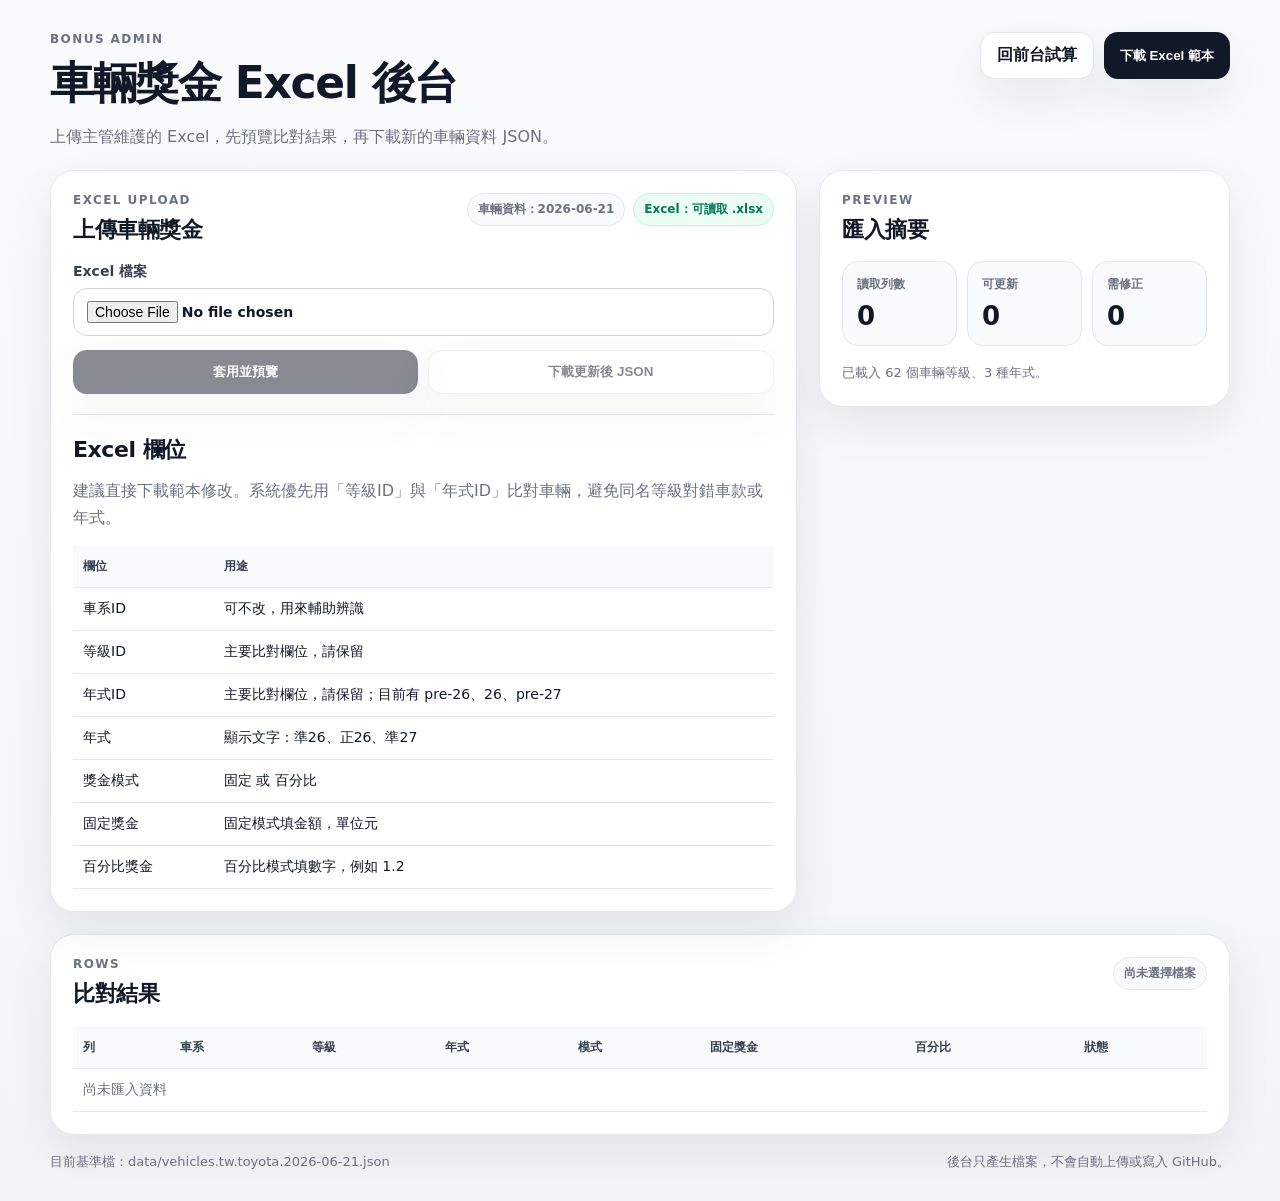
==== admin.html @ 70b6d260 "Initial Toyota bonus calculator site" ====
<!doctype html>
<html lang="zh-Hant-TW">
<head>
  <meta charset="utf-8" />
  <meta name="viewport" content="width=device-width, initial-scale=1" />
  <meta name="theme-color" content="#111827" />
  <title>Toyota 車輛獎金 Excel 後台</title>
  <link rel="stylesheet" href="assets/styles.css" />
</head>
<body>
  <header class="app-header">
    <div>
      <p class="eyebrow">Bonus Admin</p>
      <h1>車輛獎金 Excel 後台</h1>
      <p class="subhead">上傳主管維護的 Excel，先預覽比對結果，再下載新的車輛資料 JSON。</p>
    </div>
    <div class="header-actions">
      <a class="btn secondary" href="index.html">回前台試算</a>
      <button id="downloadTemplateBtn" class="btn" type="button">下載 Excel 範本</button>
    </div>
  </header>

  <main class="layout admin-layout">
    <section class="panel form-panel" aria-labelledby="uploadTitle">
      <div class="panel-title-row">
        <div>
          <p class="eyebrow">Excel Upload</p>
          <h2 id="uploadTitle">上傳車輛獎金</h2>
        </div>
        <div class="pill-stack">
          <span id="catalogVersion" class="pill">載入車輛資料中…</span>
          <span id="excelParserStatus" class="pill">Excel 解析工具載入中…</span>
        </div>
      </div>

      <div id="adminAlert" class="alert hidden"></div>

      <div class="upload-box">
        <label>
          Excel 檔案
          <input id="bonusFile" type="file" accept=".xlsx,.xls,.csv" />
        </label>
        <div class="button-row">
          <button id="applyUploadBtn" class="btn" type="button" disabled>套用並預覽</button>
          <button id="downloadJsonBtn" class="btn secondary" type="button" disabled>下載更新後 JSON</button>
        </div>
      </div>

      <hr />

      <div class="format-notes">
        <h2>Excel 欄位</h2>
        <p>建議直接下載範本修改。系統優先用「等級ID」與「年式ID」比對車輛，避免同名等級對錯車款或年式。</p>
        <div class="table-wrap compact">
          <table class="admin-table">
            <thead>
              <tr>
                <th>欄位</th>
                <th>用途</th>
              </tr>
            </thead>
            <tbody>
              <tr><td>車系ID</td><td>可不改，用來輔助辨識</td></tr>
              <tr><td>等級ID</td><td>主要比對欄位，請保留</td></tr>
              <tr><td>年式ID</td><td>主要比對欄位，請保留；目前有 pre-26、26、pre-27</td></tr>
              <tr><td>年式</td><td>顯示文字：準26、正26、準27</td></tr>
              <tr><td>獎金模式</td><td>固定 或 百分比</td></tr>
              <tr><td>固定獎金</td><td>固定模式填金額，單位元</td></tr>
              <tr><td>百分比獎金</td><td>百分比模式填數字，例如 1.2</td></tr>
            </tbody>
          </table>
        </div>
      </div>
    </section>

    <aside class="panel result-panel" aria-labelledby="summaryTitle">
      <p class="eyebrow">Preview</p>
      <h2 id="summaryTitle">匯入摘要</h2>
      <div class="summary-grid">
        <div class="stat-card">
          <span>讀取列數</span>
          <strong id="totalRows">0</strong>
        </div>
        <div class="stat-card">
          <span>可更新</span>
          <strong id="okRows">0</strong>
        </div>
        <div class="stat-card">
          <span>需修正</span>
          <strong id="errorRows">0</strong>
        </div>
      </div>
      <p id="adminStatus" class="disclaimer">請先下載範本，填好車輛獎金後上傳。</p>
    </aside>
  </main>

  <section class="panel full-panel" aria-labelledby="previewTitle">
    <div class="panel-title-row">
      <div>
        <p class="eyebrow">Rows</p>
        <h2 id="previewTitle">比對結果</h2>
      </div>
      <span id="fileName" class="pill">尚未選擇檔案</span>
    </div>
    <div class="table-wrap">
      <table class="admin-table">
        <thead>
          <tr>
            <th>列</th>
            <th>車系</th>
            <th>等級</th>
            <th>年式</th>
            <th>模式</th>
            <th>固定獎金</th>
            <th>百分比</th>
            <th>狀態</th>
          </tr>
        </thead>
        <tbody id="previewRows">
          <tr>
            <td colspan="8" class="empty-cell">尚未匯入資料</td>
          </tr>
        </tbody>
      </table>
    </div>
  </section>

  <footer class="app-footer">
    <span id="adminDataStamp">車輛資料載入中…</span>
    <span>後台只產生檔案，不會自動上傳或寫入 GitHub。</span>
  </footer>

  <script src="assets/vendor/xlsx.full.min.js" defer></script>
  <script src="assets/admin.js" defer></script>
</body>
</html>
---- assets/styles.css ----
:root {
  --bg: #f3f4f6;
  --panel: #ffffff;
  --text: #111827;
  --muted: #6b7280;
  --line: #e5e7eb;
  --accent: #111827;
  --accent-2: #374151;
  --danger-bg: #fef2f2;
  --danger-text: #991b1b;
  --success-bg: #ecfdf5;
  --shadow: 0 18px 45px rgba(15, 23, 42, 0.08);
  font-family: system-ui, -apple-system, BlinkMacSystemFont, "Segoe UI", sans-serif;
}

* {
  box-sizing: border-box;
}

body {
  margin: 0;
  background: linear-gradient(180deg, #f9fafb 0%, var(--bg) 100%);
  color: var(--text);
}

.app-header,
.app-footer,
.layout {
  width: min(1180px, calc(100% - 32px));
  margin-inline: auto;
}

.app-header {
  display: flex;
  justify-content: space-between;
  gap: 24px;
  align-items: flex-start;
  padding: 32px 0 20px;
}

h1,
h2,
p {
  margin: 0;
}

h1 {
  font-size: clamp(28px, 4vw, 44px);
  letter-spacing: -0.03em;
}

h2 {
  font-size: 22px;
  letter-spacing: -0.02em;
}

.eyebrow {
  color: var(--muted);
  font-size: 12px;
  font-weight: 800;
  letter-spacing: 0.12em;
  text-transform: uppercase;
  margin-bottom: 8px;
}

.subhead {
  color: var(--muted);
  margin-top: 10px;
  line-height: 1.7;
}

.header-actions {
  display: flex;
  gap: 10px;
  flex-wrap: wrap;
  justify-content: flex-end;
}

.btn {
  appearance: none;
  border: 0;
  border-radius: 14px;
  padding: 12px 16px;
  background: var(--accent);
  color: #fff;
  font-weight: 800;
  cursor: pointer;
  box-shadow: var(--shadow);
  display: inline-flex;
  align-items: center;
  justify-content: center;
  text-decoration: none;
}

.btn.secondary {
  background: #fff;
  color: var(--text);
  border: 1px solid var(--line);
}

.btn:disabled {
  cursor: not-allowed;
  opacity: 0.5;
}

.btn:active {
  transform: translateY(1px);
}

.layout {
  display: grid;
  grid-template-columns: minmax(0, 1.35fr) minmax(320px, 0.65fr);
  gap: 22px;
  align-items: start;
}

.panel {
  background: rgba(255, 255, 255, 0.96);
  border: 1px solid var(--line);
  border-radius: 24px;
  box-shadow: var(--shadow);
  padding: 22px;
}

.panel-title-row {
  display: flex;
  align-items: flex-start;
  justify-content: space-between;
  gap: 16px;
  margin-bottom: 18px;
}

.pill {
  display: inline-flex;
  align-items: center;
  border: 1px solid var(--line);
  background: #f9fafb;
  color: var(--muted);
  border-radius: 999px;
  padding: 7px 10px;
  font-size: 12px;
  font-weight: 700;
  white-space: nowrap;
}

.pill[data-type="ok"] {
  background: var(--success-bg);
  color: #047857;
  border-color: #bbf7d0;
}

.pill[data-type="error"] {
  background: var(--danger-bg);
  color: var(--danger-text);
  border-color: #fecaca;
}

.pill-stack {
  display: flex;
  gap: 8px;
  flex-wrap: wrap;
  justify-content: flex-end;
}

.grid {
  display: grid;
  gap: 14px;
  margin-bottom: 14px;
}

.grid.two {
  grid-template-columns: repeat(2, minmax(0, 1fr));
}

.grid.three {
  grid-template-columns: repeat(3, minmax(0, 1fr));
}

label {
  display: grid;
  gap: 7px;
  color: var(--accent-2);
  font-size: 14px;
  font-weight: 750;
}

input,
select,
textarea {
  width: 100%;
  border: 1px solid #d1d5db;
  border-radius: 14px;
  padding: 12px 13px;
  color: var(--text);
  background: #fff;
  font: inherit;
  outline: none;
}

input:focus,
select:focus,
textarea:focus {
  border-color: var(--accent);
  box-shadow: 0 0 0 4px rgba(17, 24, 39, 0.08);
}

hr {
  border: 0;
  border-top: 1px solid var(--line);
  margin: 20px 0;
}

.vehicle-card {
  border: 1px dashed #d1d5db;
  border-radius: 18px;
  background: #f9fafb;
  padding: 14px;
  margin-bottom: 14px;
  color: var(--muted);
  line-height: 1.7;
}

.vehicle-card strong {
  color: var(--text);
}

.addons {
  display: grid;
  grid-template-columns: repeat(2, minmax(0, 1fr));
  gap: 14px;
  margin: 14px 0;
}

.check-card {
  display: flex;
  align-items: center;
  gap: 12px;
  border: 1px solid var(--line);
  border-radius: 16px;
  padding: 14px;
  background: #fff;
  cursor: pointer;
}

.check-card input {
  width: 20px;
  height: 20px;
}

.check-card small {
  display: block;
  color: var(--muted);
  margin-top: 2px;
  font-weight: 650;
}

.result-panel {
  position: sticky;
  top: 18px;
}

.total-card {
  margin: 16px 0;
  border-radius: 22px;
  padding: 20px;
  background: var(--text);
  color: #fff;
  display: grid;
  gap: 8px;
}

.total-card span {
  color: #d1d5db;
  font-weight: 800;
}

.total-card strong {
  font-size: clamp(34px, 5vw, 48px);
  letter-spacing: -0.04em;
}

.breakdown {
  display: grid;
  gap: 10px;
}

.row {
  display: flex;
  justify-content: space-between;
  gap: 14px;
  align-items: flex-start;
  padding: 12px 0;
  border-bottom: 1px solid var(--line);
}

.row:last-child {
  border-bottom: 0;
}

.row .label {
  color: var(--accent-2);
  font-weight: 800;
}

.row .note {
  color: var(--muted);
  font-size: 12px;
  margin-top: 4px;
  line-height: 1.4;
}

.row .amount {
  font-weight: 900;
  white-space: nowrap;
}

.rules-preview {
  margin-top: 18px;
  border: 1px solid var(--line);
  border-radius: 16px;
  padding: 12px 14px;
  background: #f9fafb;
}

.rules-preview summary {
  cursor: pointer;
  font-weight: 850;
}

.rules-preview ul {
  margin: 12px 0 0;
  padding-left: 18px;
  color: var(--muted);
  line-height: 1.7;
}

.disclaimer {
  color: var(--muted);
  line-height: 1.7;
  font-size: 13px;
  margin-top: 16px;
}

.alert {
  background: var(--danger-bg);
  color: var(--danger-text);
  border: 1px solid #fecaca;
  border-radius: 16px;
  padding: 14px;
  margin-bottom: 16px;
  line-height: 1.7;
}

.hidden {
  display: none;
}

.app-footer {
  display: flex;
  justify-content: space-between;
  gap: 12px;
  color: var(--muted);
  padding: 18px 0 30px;
  font-size: 13px;
  flex-wrap: wrap;
}

.full-panel {
  width: min(1180px, calc(100% - 32px));
  margin: 22px auto 0;
}

.admin-layout {
  grid-template-columns: minmax(0, 1fr) minmax(300px, 0.55fr);
}

.upload-box {
  display: grid;
  gap: 14px;
}

.button-row {
  display: flex;
  gap: 10px;
  flex-wrap: wrap;
}

.button-row .btn {
  flex: 1;
}

.format-notes {
  display: grid;
  gap: 12px;
}

.format-notes p {
  color: var(--muted);
  line-height: 1.7;
}

.summary-grid {
  display: grid;
  grid-template-columns: repeat(3, minmax(0, 1fr));
  gap: 10px;
  margin-top: 16px;
}

.stat-card {
  border: 1px solid var(--line);
  border-radius: 16px;
  background: #f9fafb;
  padding: 14px;
  display: grid;
  gap: 8px;
}

.stat-card span {
  color: var(--muted);
  font-size: 12px;
  font-weight: 800;
}

.stat-card strong {
  font-size: 26px;
}

.table-wrap {
  overflow-x: auto;
}

.table-wrap.compact {
  margin-top: 2px;
}

.admin-table {
  width: 100%;
  min-width: 760px;
  border-collapse: collapse;
  font-size: 14px;
}

.table-wrap.compact .admin-table {
  min-width: 560px;
}

.admin-table th,
.admin-table td {
  border-bottom: 1px solid var(--line);
  padding: 12px 10px;
  text-align: left;
  vertical-align: top;
}

.admin-table th {
  color: var(--accent-2);
  background: #f9fafb;
  font-size: 12px;
  font-weight: 850;
  white-space: nowrap;
}

.empty-cell {
  color: var(--muted);
  text-align: center;
}

.status-badge {
  display: inline-flex;
  align-items: center;
  border-radius: 999px;
  padding: 4px 8px;
  font-size: 12px;
  font-weight: 850;
  white-space: nowrap;
}

.status-badge.ok {
  background: var(--success-bg);
  color: #047857;
}

.status-badge.error {
  background: var(--danger-bg);
  color: var(--danger-text);
}

.status-badge.skip {
  background: #f3f4f6;
  color: var(--muted);
}

.status-message {
  display: block;
  color: var(--muted);
  font-size: 12px;
  line-height: 1.5;
  margin-top: 4px;
}

@media (max-width: 880px) {
  .app-header,
  .layout {
    width: min(100% - 20px, 1180px);
  }

  .app-header {
    flex-direction: column;
  }

  .header-actions {
    width: 100%;
    justify-content: stretch;
  }

  .btn {
    flex: 1;
  }

  .layout {
    grid-template-columns: 1fr;
  }

  .result-panel {
    position: static;
  }

  .full-panel {
    width: min(100% - 20px, 1180px);
  }
}

@media (max-width: 620px) {
  .panel {
    padding: 18px;
    border-radius: 20px;
  }

  .grid.two,
  .grid.three,
  .addons {
    grid-template-columns: 1fr;
  }

  .header-actions .btn {
    flex-basis: 100%;
  }

  .panel-title-row {
    flex-direction: column;
  }

  .summary-grid {
    grid-template-columns: 1fr;
  }
}
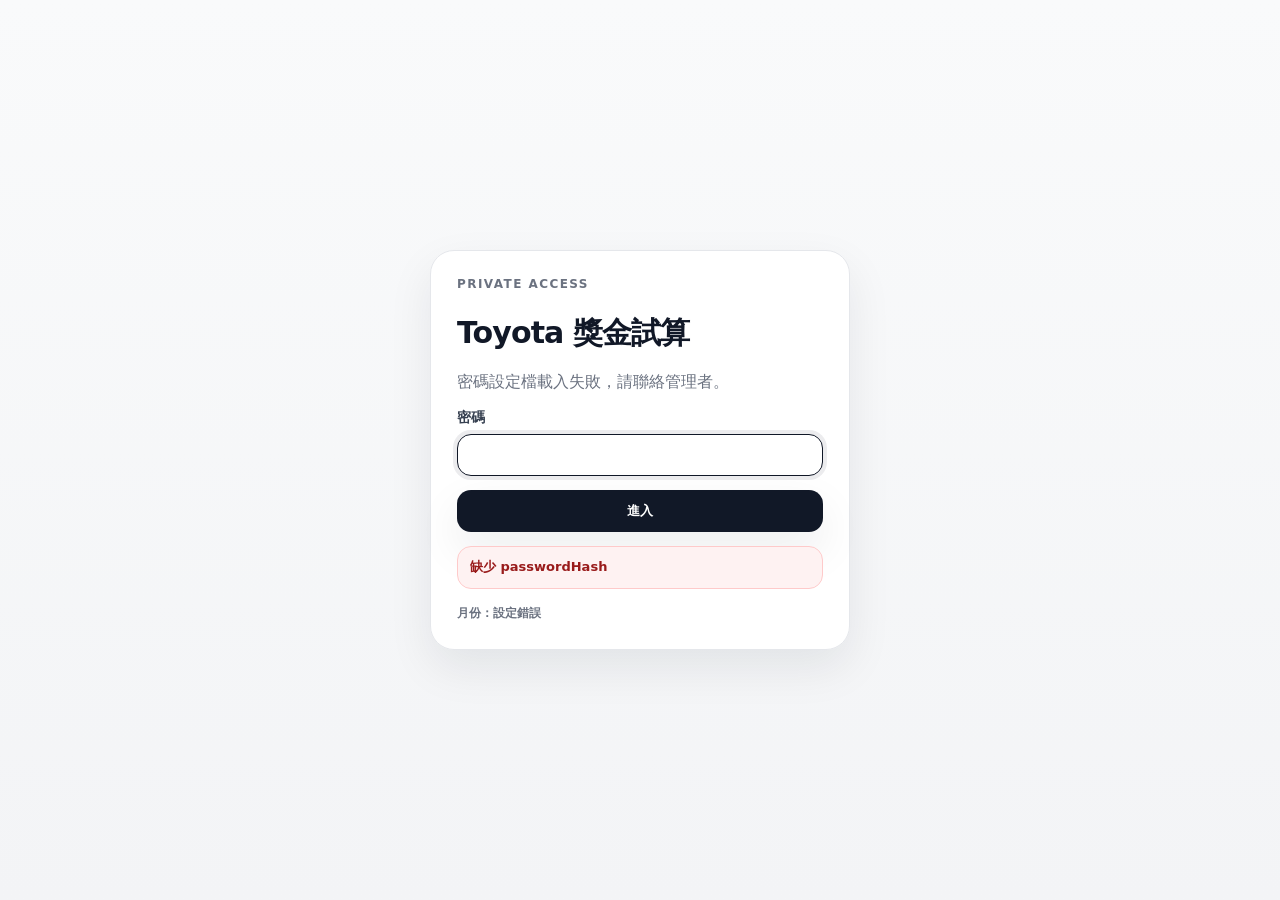
==== commit b95c0d7c: "Add monthly password gate" ====
--- a/admin.html
+++ b/admin.html
@@ -5,9 +5,9 @@
   <meta name="viewport" content="width=device-width, initial-scale=1" />
   <meta name="theme-color" content="#111827" />
   <title>Toyota 車輛獎金 Excel 後台</title>
-  <link rel="stylesheet" href="assets/styles.css" />
+  <link rel="stylesheet" href="assets/styles.css?v=monthly-password-20260630" />
 </head>
-<body>
+<body class="auth-locked">
   <header class="app-header">
     <div>
       <p class="eyebrow">Bonus Admin</p>
@@ -130,7 +130,8 @@
     <span>後台只產生檔案，不會自動上傳或寫入 GitHub。</span>
   </footer>
 
+  <script src="assets/auth.js?v=monthly-password-20260630" defer></script>
   <script src="assets/vendor/xlsx.full.min.js" defer></script>
-  <script src="assets/admin.js" defer></script>
+  <script src="assets/admin.js?v=monthly-password-20260630" defer></script>
 </body>
 </html>
--- a/assets/styles.css
+++ b/assets/styles.css
@@ -23,6 +23,58 @@
   color: var(--text);
 }
 
+body.auth-locked {
+  min-height: 100vh;
+}
+
+body.auth-locked > :not(.password-gate) {
+  display: none !important;
+}
+
+.password-gate {
+  min-height: 100vh;
+  display: grid;
+  place-items: center;
+  padding: 24px;
+}
+
+.password-card {
+  width: min(420px, 100%);
+  display: grid;
+  gap: 14px;
+  border: 1px solid var(--line);
+  border-radius: 24px;
+  background: rgba(255, 255, 255, 0.98);
+  box-shadow: var(--shadow);
+  padding: 26px;
+}
+
+.password-card h1 {
+  font-size: 30px;
+}
+
+.password-copy,
+.password-meta {
+  color: var(--muted);
+  line-height: 1.7;
+}
+
+.password-meta {
+  font-size: 12px;
+  font-weight: 750;
+}
+
+.password-error {
+  border: 1px solid #fecaca;
+  border-radius: 14px;
+  background: var(--danger-bg);
+  color: var(--danger-text);
+  padding: 10px 12px;
+  line-height: 1.6;
+  font-size: 13px;
+  font-weight: 750;
+}
+
 .app-header,
 .app-footer,
 .layout {
@@ -40,6 +92,7 @@
 
 h1,
 h2,
+h3,
 p {
   margin: 0;
 }
@@ -52,6 +105,11 @@
 h2 {
   font-size: 22px;
   letter-spacing: -0.02em;
+}
+
+h3 {
+  font-size: 18px;
+  letter-spacing: -0.01em;
 }
 
 .eyebrow {
@@ -204,6 +262,35 @@
   box-shadow: 0 0 0 4px rgba(17, 24, 39, 0.08);
 }
 
+.unit-input {
+  position: relative;
+  display: block;
+}
+
+.unit-input input {
+  padding-right: 54px;
+  text-align: right;
+}
+
+.unit-input > span {
+  position: absolute;
+  top: 50%;
+  right: 14px;
+  transform: translateY(-50%);
+  color: var(--muted);
+  font-weight: 850;
+  pointer-events: none;
+}
+
+.percent-input input {
+  padding-right: 38px;
+}
+
+input[readonly] {
+  background: #f9fafb;
+  color: var(--accent-2);
+}
+
 hr {
   border: 0;
   border-top: 1px solid var(--line);
@@ -222,6 +309,34 @@
 
 .vehicle-card strong {
   color: var(--text);
+}
+
+.form-section {
+  border-top: 1px solid var(--line);
+  margin-top: 20px;
+  padding-top: 20px;
+}
+
+.accessory-section {
+  border: 1px solid #fde68a;
+  border-radius: 18px;
+  background: #fffbeb;
+  margin-top: 20px;
+  padding: 18px;
+}
+
+.accessory-section .eyebrow,
+.accessory-section h3 {
+  color: #92400e;
+}
+
+.accessory-section input,
+.accessory-section .unit-input input[readonly] {
+  border-color: #fcd34d;
+}
+
+.section-heading {
+  margin-bottom: 14px;
 }
 
 .addons {
